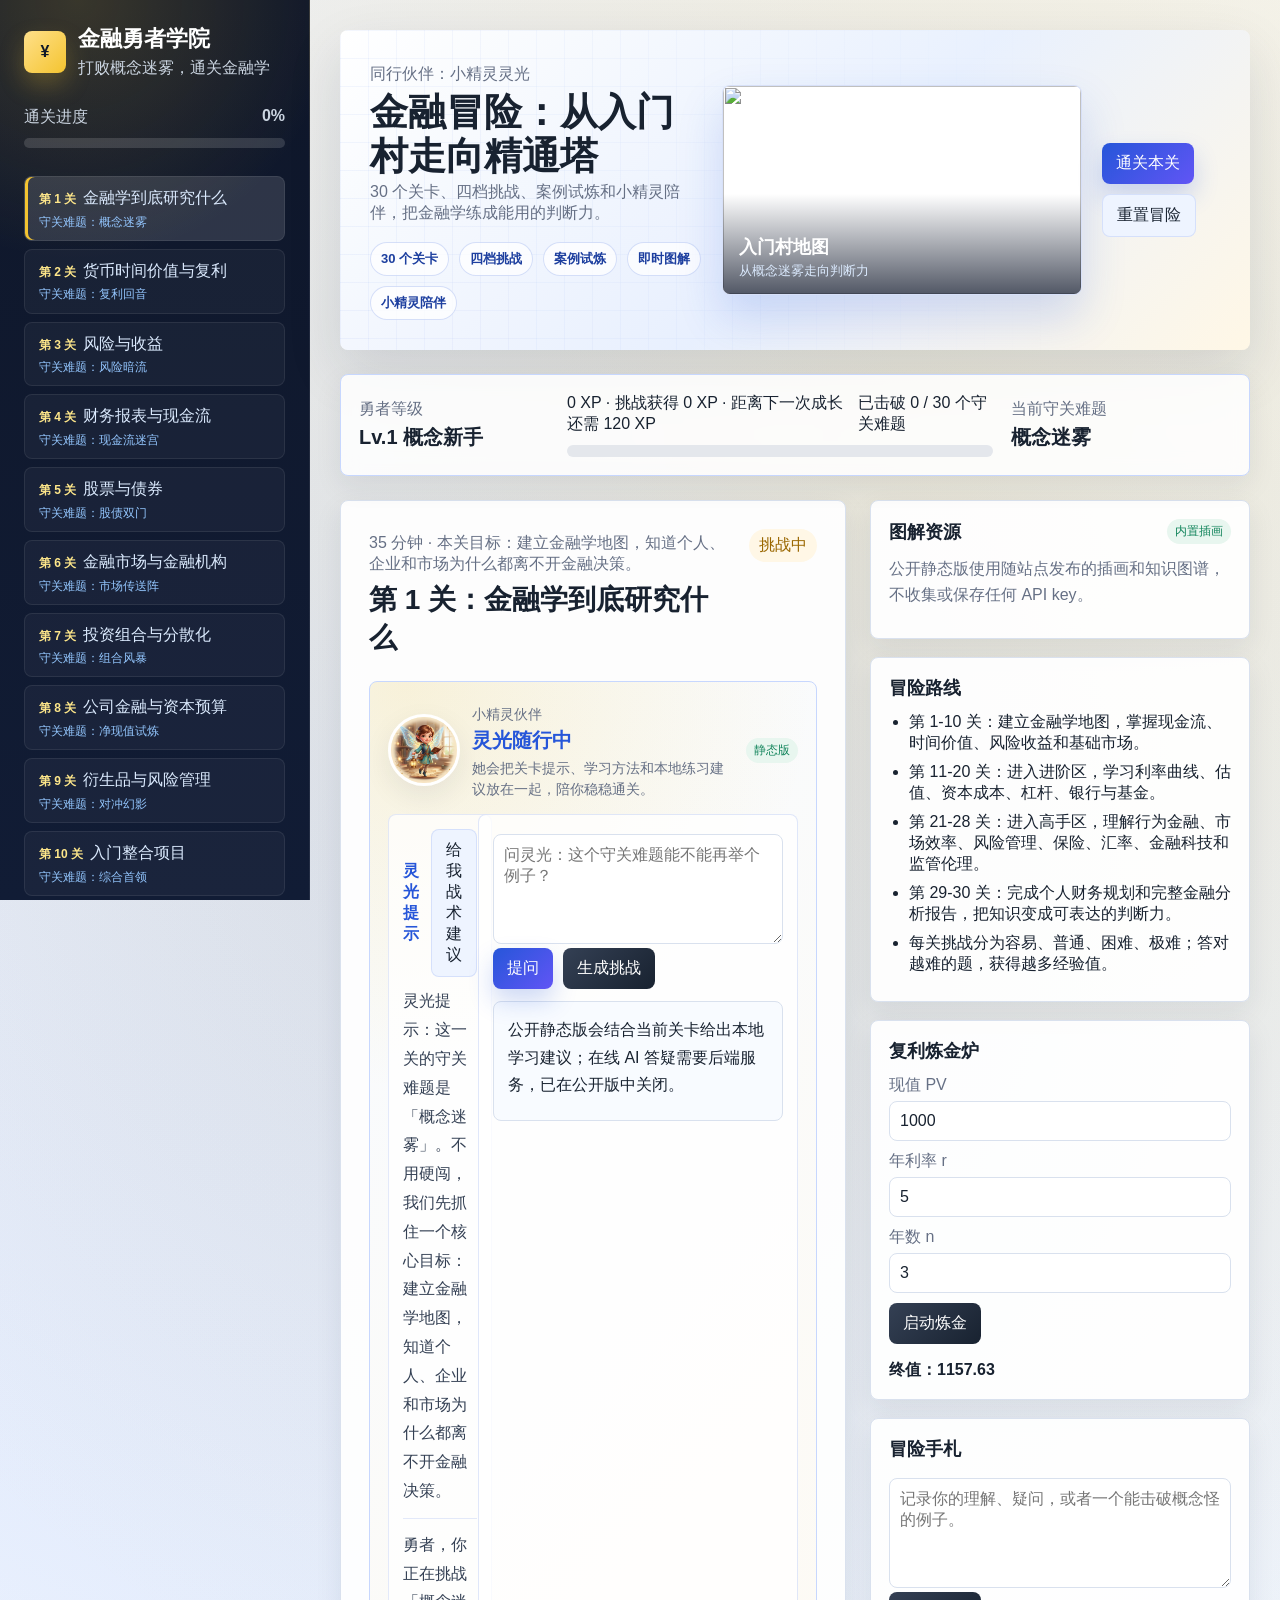
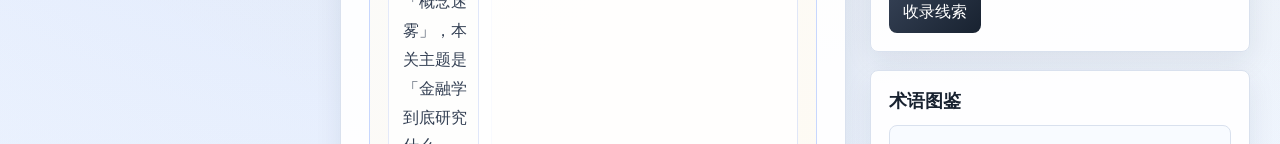
==== index.html @ 8ef0868e "Convert app for GitHub Pages" ====
<!doctype html>
<html lang="zh-CN">
  <head>
    <meta charset="utf-8" />
    <meta name="viewport" content="width=device-width, initial-scale=1" />
    <title>金融勇者学院</title>
    <meta http-equiv="refresh" content="0; url=static/index.html" />
    <link rel="canonical" href="static/index.html" />
  </head>
  <body>
    <p><a href="static/index.html">进入金融勇者学院</a></p>
  </body>
</html>
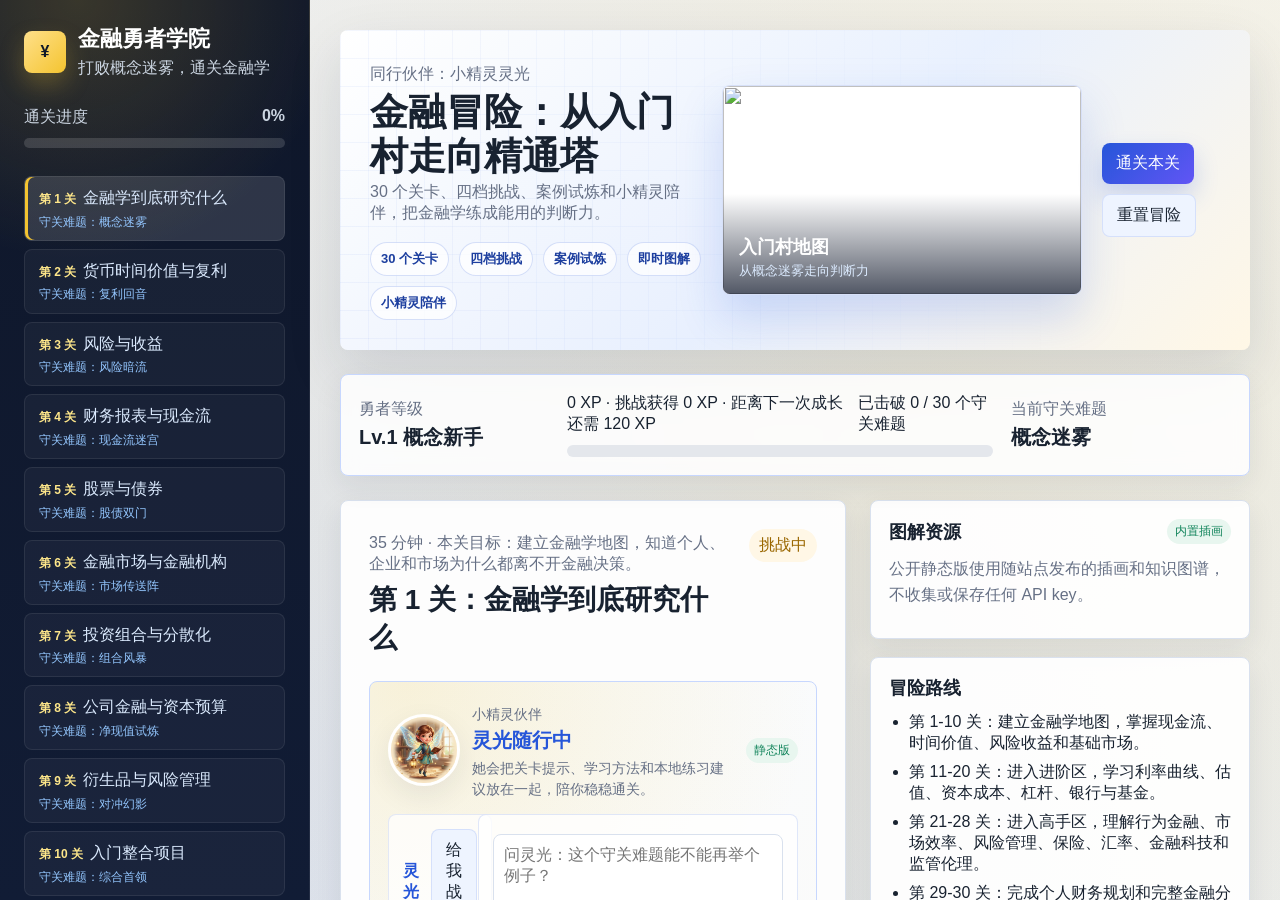
==== commit 7ee85da7: "Fix GitHub Pages root page" ====
--- a/index.html
+++ b/index.html
@@ -4,10 +4,23 @@
     <meta charset="utf-8" />
     <meta name="viewport" content="width=device-width, initial-scale=1" />
     <title>金融勇者学院</title>
-    <meta http-equiv="refresh" content="0; url=static/index.html" />
-    <link rel="canonical" href="static/index.html" />
+    <style>
+      html,
+      body {
+        width: 100%;
+        height: 100%;
+        margin: 0;
+      }
+
+      iframe {
+        width: 100%;
+        height: 100%;
+        border: 0;
+        display: block;
+      }
+    </style>
   </head>
   <body>
-    <p><a href="static/index.html">进入金融勇者学院</a></p>
+    <iframe src="static/index.html" title="金融勇者学院"></iframe>
   </body>
 </html>
